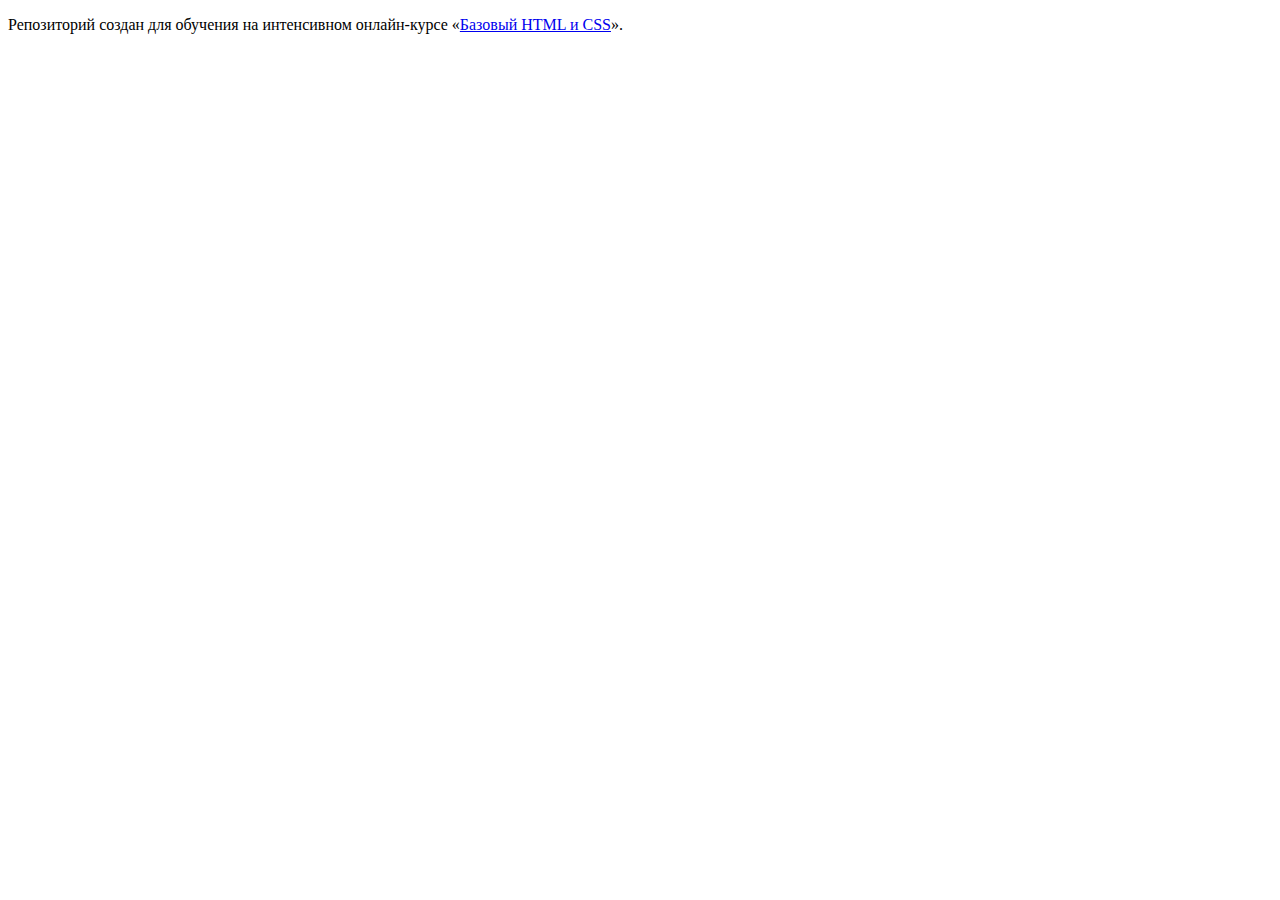
==== index.html @ 0835de09 ":hatching_chick:" ====
<!DOCTYPE html>
<html lang="ru">
  <head>
    <meta charset="utf-8">
    <title>HTML Academy: Седона</title>
  </head>
  <body>

    <p>Репозиторий создан для обучения на интенсивном онлайн‑курсе «<a href="https://htmlacademy.ru/intensive/htmlcss">Базовый HTML и CSS</a>».</p>

  </body>
</html>
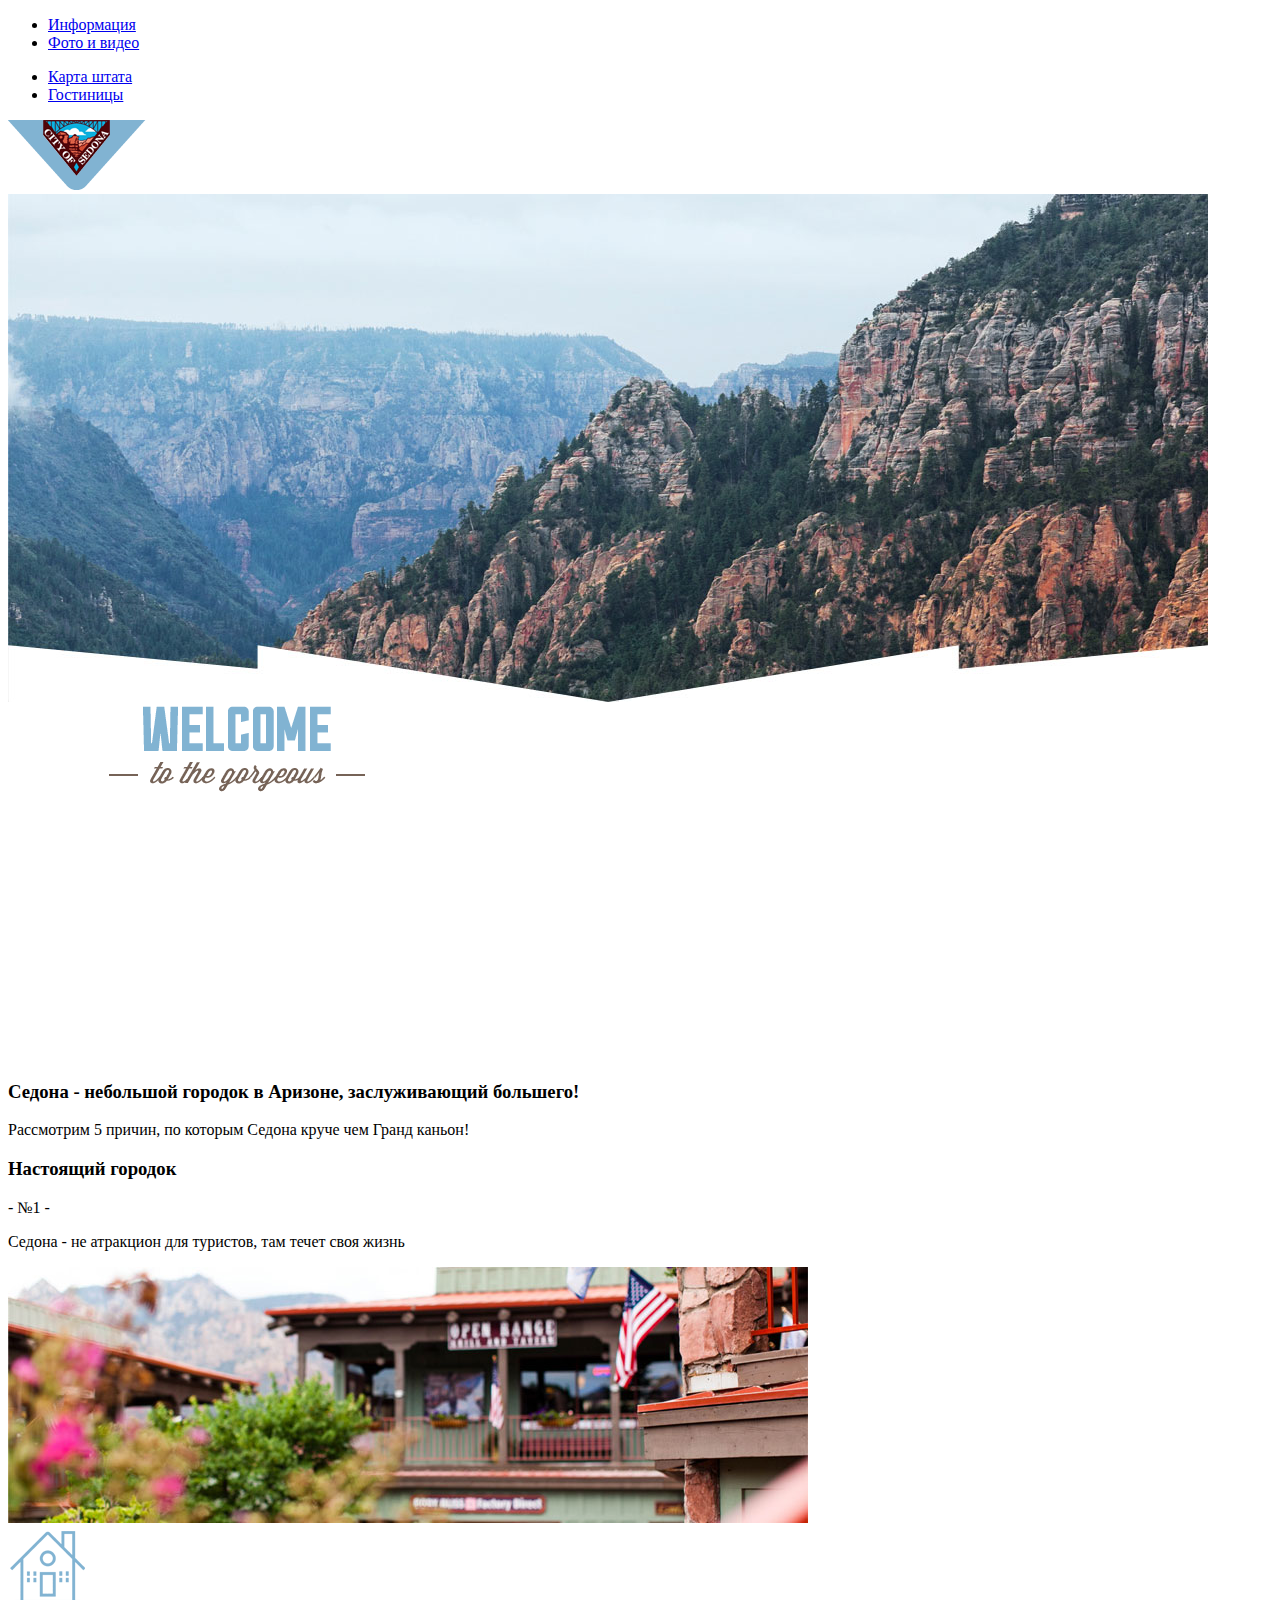
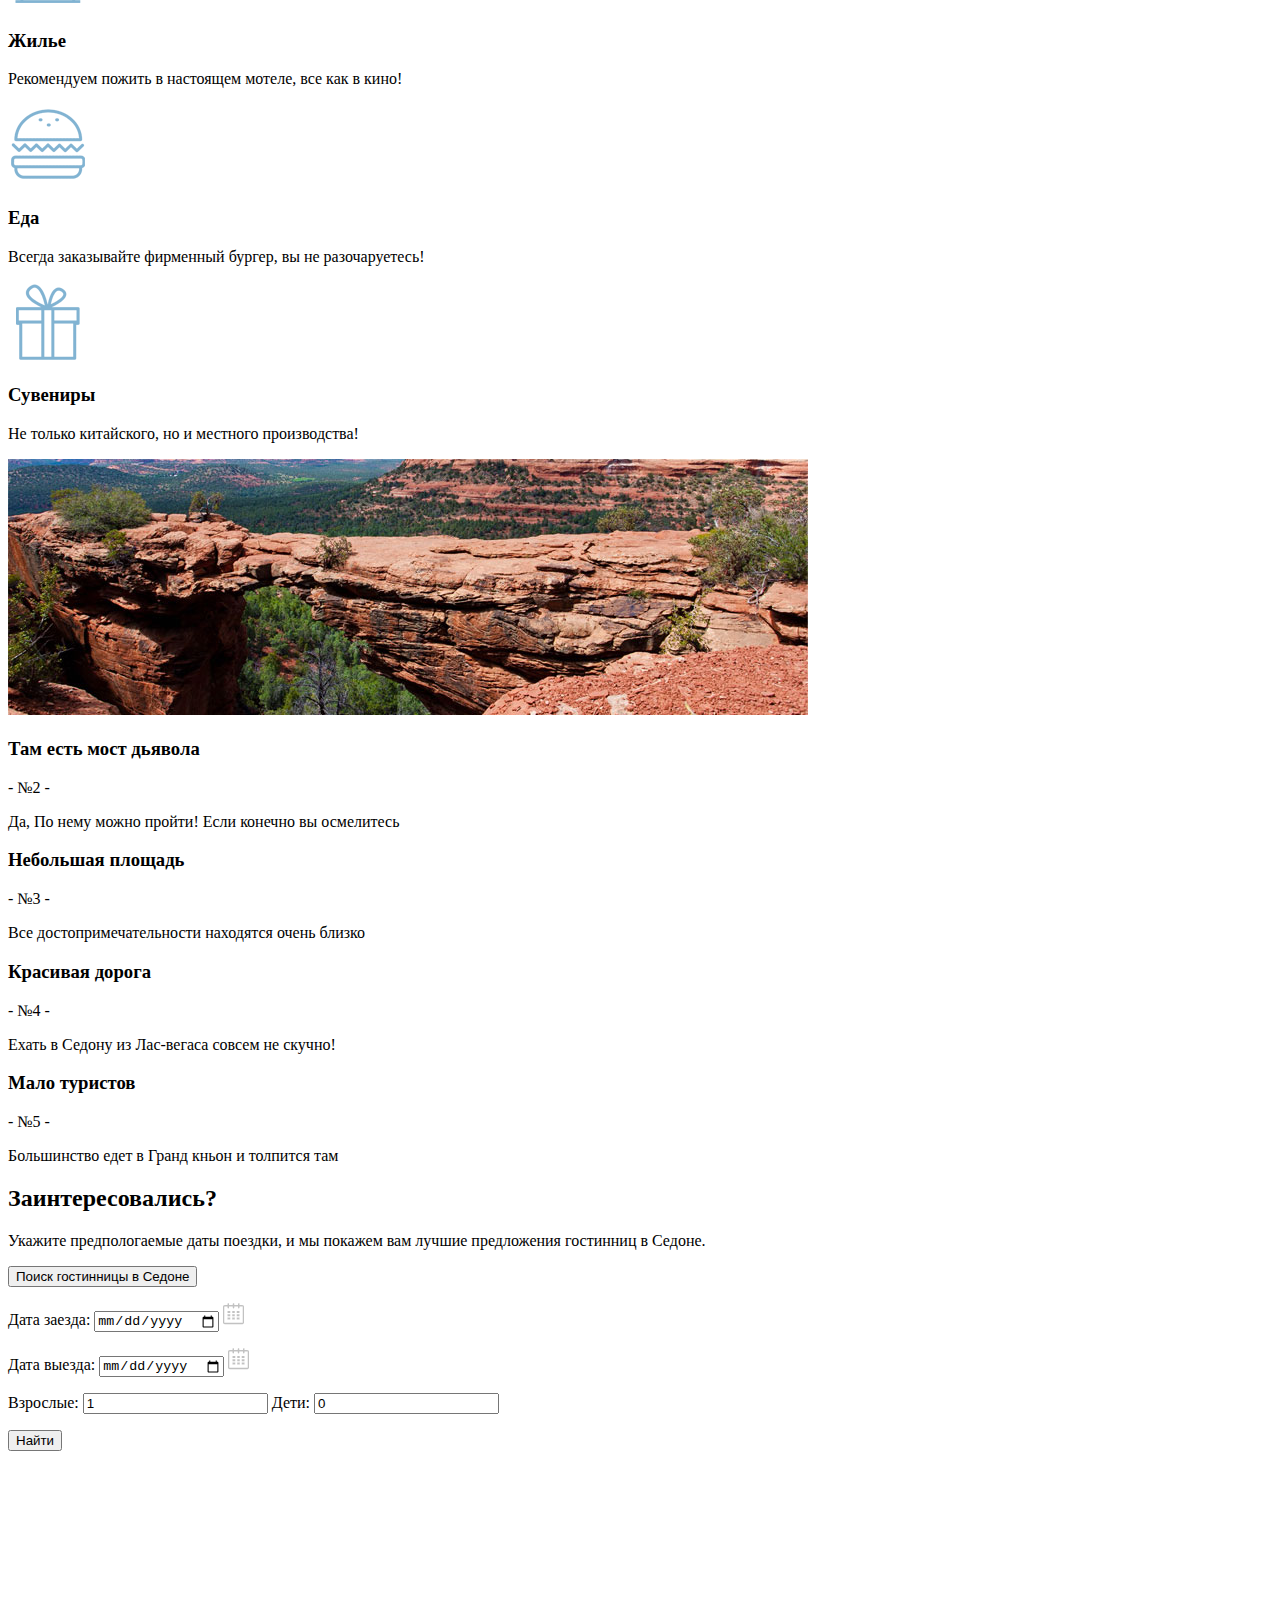
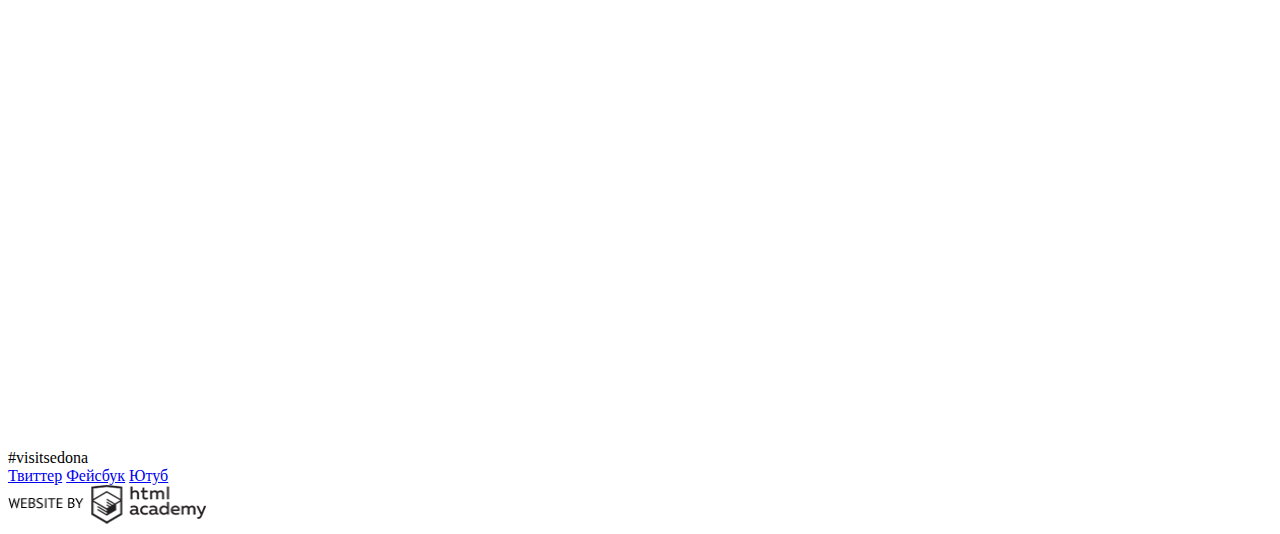
==== commit 8cb467e8: "Первое задание" ====
--- a/index.html
+++ b/index.html
@@ -2,11 +2,147 @@
 <html lang="ru">
   <head>
     <meta charset="utf-8">
-    <title>HTML Academy: Седона</title>
+    <title>Седона</title>
+    <link rel="stylesheet" href="style.css">
+    <script src="scripts.js"></script>
   </head>
   <body>
-
-    <p>Репозиторий создан для обучения на интенсивном онлайн‑курсе «<a href="https://htmlacademy.ru/intensive/htmlcss">Базовый HTML и CSS</a>».</p>
-
+    <header class="main-header">
+      <div class="container">
+        <nav class="main-navigation">
+          <ul class="nav-left">
+            <li>
+              <a href="#">Информация</a>
+            </li>
+            <li>
+              <a href="#">Фото и видео</a>
+            </li>
+          </ul>
+          <ul class="nav-right">
+            <li>
+              <a href="#">Карта штата</a>
+            </li>
+            <li>
+              <a href="#">Гостиницы</a>
+            </li>
+          </ul>
+          <a class="logo" href="index.html">
+            <img src="img/main-logo.png" width="138" height="70" alt="Главная страница">
+          </a>
+        </nav>
+      </div>
+    </header>
+    <main class="container">
+      <div class="main-banner">
+        <img src="img/background.jpg" width="1200" height="508" alt="Природа Седоны">
+        <img src="img/tagline.png" width="458" height="352" alt="Седона">
+      </div>
+      <div class="feautures">
+        <div class="feautures-header">
+          <h3>Седона - небольшой городок в Аризоне, заслуживающий большего!</h3>
+          <p>Рассмотрим 5 причин, по которым Седона круче чем Гранд каньон!</p>
+        </div>
+        <div class="feautures-banner">
+          <div class="feautures-item">
+            <h3>Настоящий городок</h3>
+            <p>- №1 -</p>
+            <p>Седона - не атракцион для туристов, там течет своя жизнь</p>
+          </div>
+          <img src="img/feautures-1.jpg" width="800" height="256" alt="Городской пейзаж Седоны">
+        </div>
+        <div class="feautures-block-white">
+          <div class="feautures-item">
+            <img src="img/icon-home.png" width="80" height="80" alt="Домик">
+            <h3>Жилье</h3>
+            <p>Рекомендуем пожить в настоящем мотеле, все как в кино!</p>
+          </div>
+          <div class="feautures-item">
+            <img src="img/icon-burger.png" width="80" height="80" alt="Бургер">
+            <h3>Еда</h3>
+            <p>Всегда заказывайте фирменный бургер, вы не разочаруетесь!</p>
+          </div>
+          <div class="feautures-item">
+            <img src="img/icon-present.png" width="80" height="80" alt="Презент">
+            <h3>Сувениры</h3>
+            <p>Не только китайского, но и местного производства!</p>
+          </div>
+        </div>
+        <div class="feautures-banner">
+          <img src="img/feautures-2.jpg" width="800" height="256" alt="Мост дьявола">
+          <div class="feautures-item">
+            <h3>Там есть мост дьявола</h3>
+            <p>- №2 -</p>
+            <p>Да, По нему можно пройти! Если конечно вы осмелитесь</p>
+          </div>
+        </div>
+        <div class="feautures-block-grey">
+          <div class="feautures-item">
+            <h3>Небольшая площадь</h3>
+            <p>- №3 -</p>
+            <p>Все достопримечательности находятся очень близко</p>
+          </div>
+          <div class="feautures-item">
+            <h3>Красивая дорога</h3>
+            <p>- №4 -</p>
+            <p>Ехать в Седону из Лас-вегаса совсем не скучно!</p>
+          </div>
+          <div class="feautures-item">
+            <h3>Мало туристов</h3>
+            <p>- №5 -</p>
+            <p>Большинство едет в Гранд кньон и толпится там</p>
+          </div>
+        </div>
+      </div>
+      <div class="search-block">
+        <h2>Заинтересовались?</h2>
+        <p>Укажите предпологаемые даты поездки, и мы покажем вам лучшие предложения гостинниц в Седоне.</p>
+        <button class="show-search-form" type="button">Поиск гостинницы в Седоне</button>
+        <form class="search-form" action="#" method="post">
+          <p>
+            <label>
+              Дата заезда:
+              <input type="date" name="date-in" value="">
+            </label>
+            <img src="img/calendar-icon.png" width="21" height="22" alt="">
+          </p>
+          <p>
+            <label>
+              Дата выезда:
+              <input type="date" name="date-out" value="">
+            </label>
+            <img src="img/calendar-icon.png" width="21" height="22" alt="">
+          </p>
+          <p>
+            Взрослые:
+            <input type="number" name="grown" value="1" placeholder="" min="0" step="1">
+            Дети:
+            <input type="number" name="children" value="0" placeholder="" min="0" step="1">
+          </p>
+          <button class="btn" type="submit">Найти</button>
+        </form>
+      </div>
+      <div class="map">
+        <iframe src="https://www.google.com/maps/embed?pb=!1m18!1m12!1m3!1d88104.48589446253!2d-111.84249582392972!3d34.85113763754222!2m3!1f0!2f0!3f0!3m2!1i1024!2i768!4f13.1!3m3!1m2!1s0x872da132f942b00d%3A0x5548c523fa6c8efd!2z0KHQtdC00L7QvdCwLCDQkNGA0LjQt9C-0L3QsCA4NjMzNiwg0KHQqNCQ!5e0!3m2!1sru!2sby!4v1477332306990"
+          width="1200" height="594" style="border:0" allowfullscreen>
+        </iframe>
+      </div>
+    </main>
+    <footer class="main-footer">
+      <div class="container clearfix">
+        <span class="hashtag">
+          #visitsedona
+        </span>
+        <div class="footer-social">
+          <a class="social-btn social-btn-twitter" href="#" target="_blank">Твиттер</a>
+          <a class="social-btn social-btn-facebook" href="#" target="_blank">Фейсбук</a>
+          <a class="social-btn social-btn-youtube" href="#" target="_blank">Ютуб</a>
+        </div>
+        <div class="footer-logo">
+          <a href="https://htmlacademy.ru/" target="_blank">
+            <img src="img/html-academy-logo.png" width="198" height="39" alt="Html Academy логотип">
+          </a>
+        </div>
+      </div>
+    </footer>
   </body>
 </html>
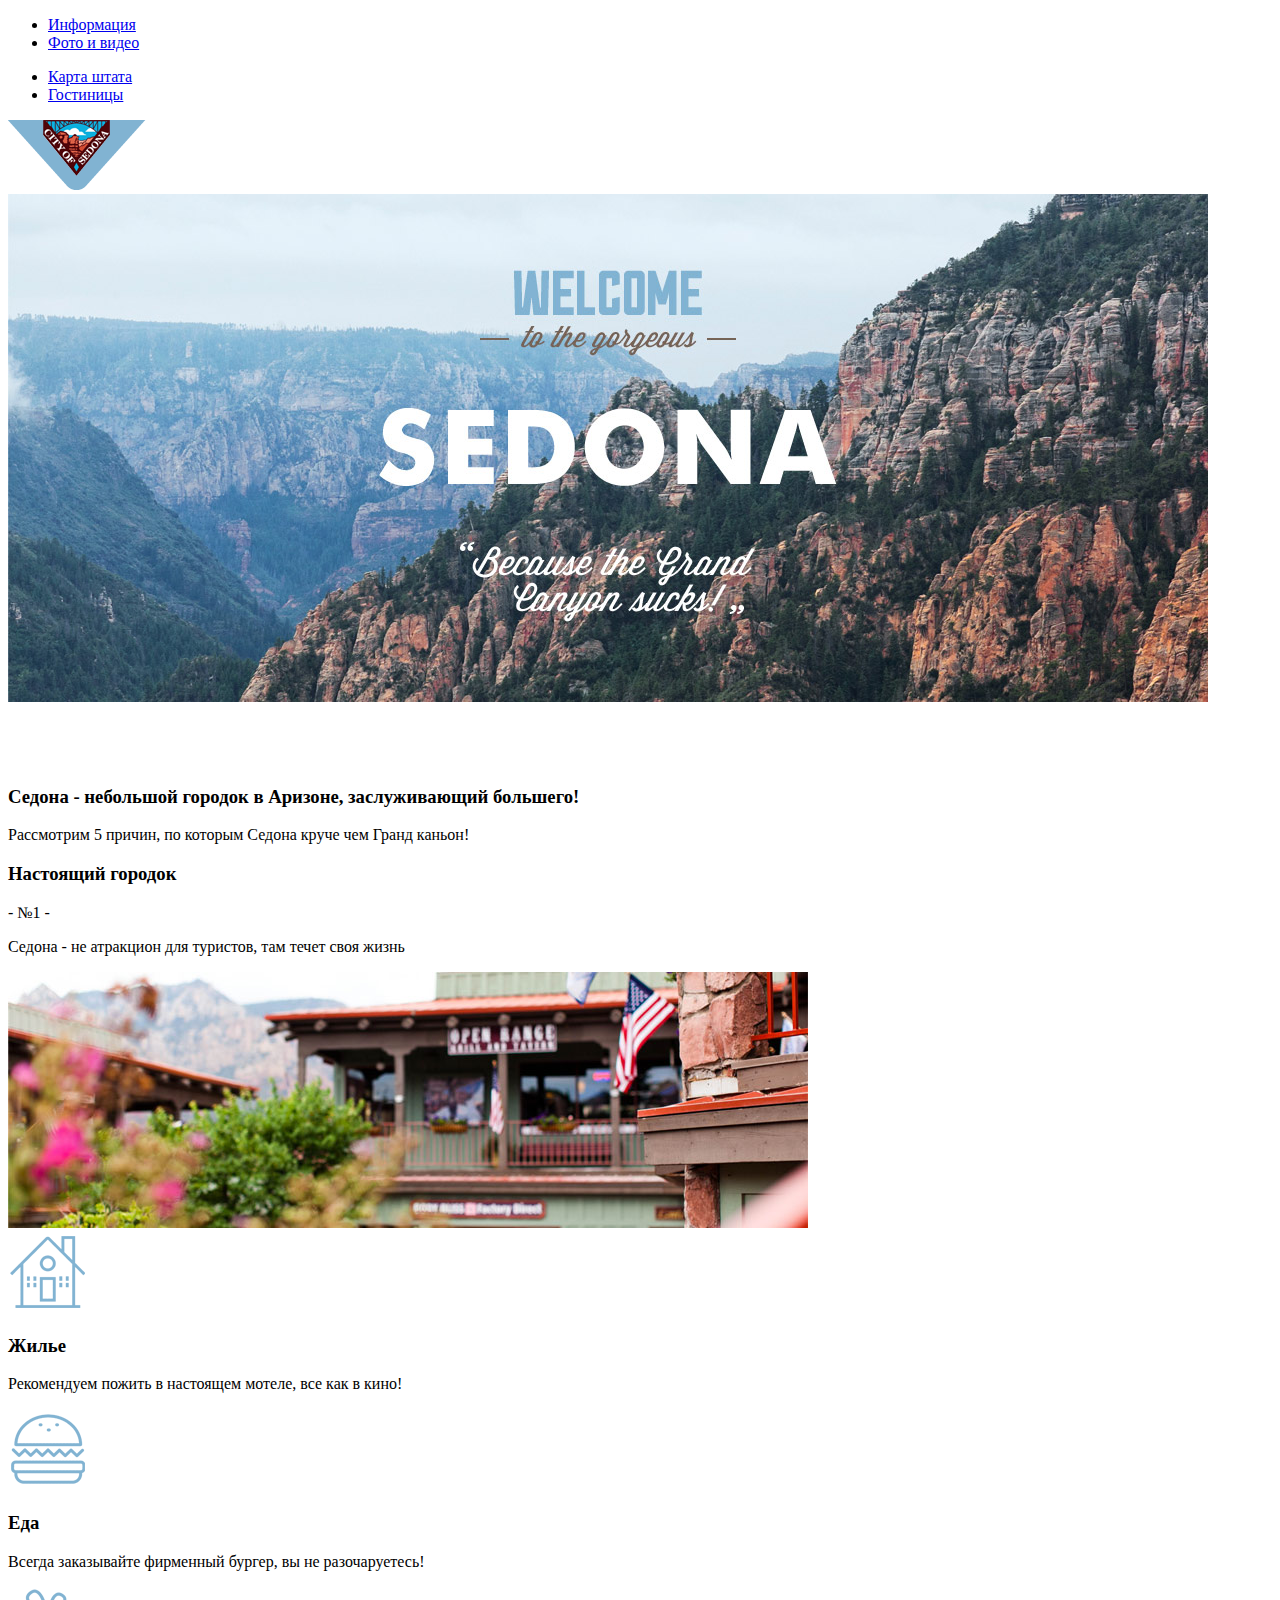
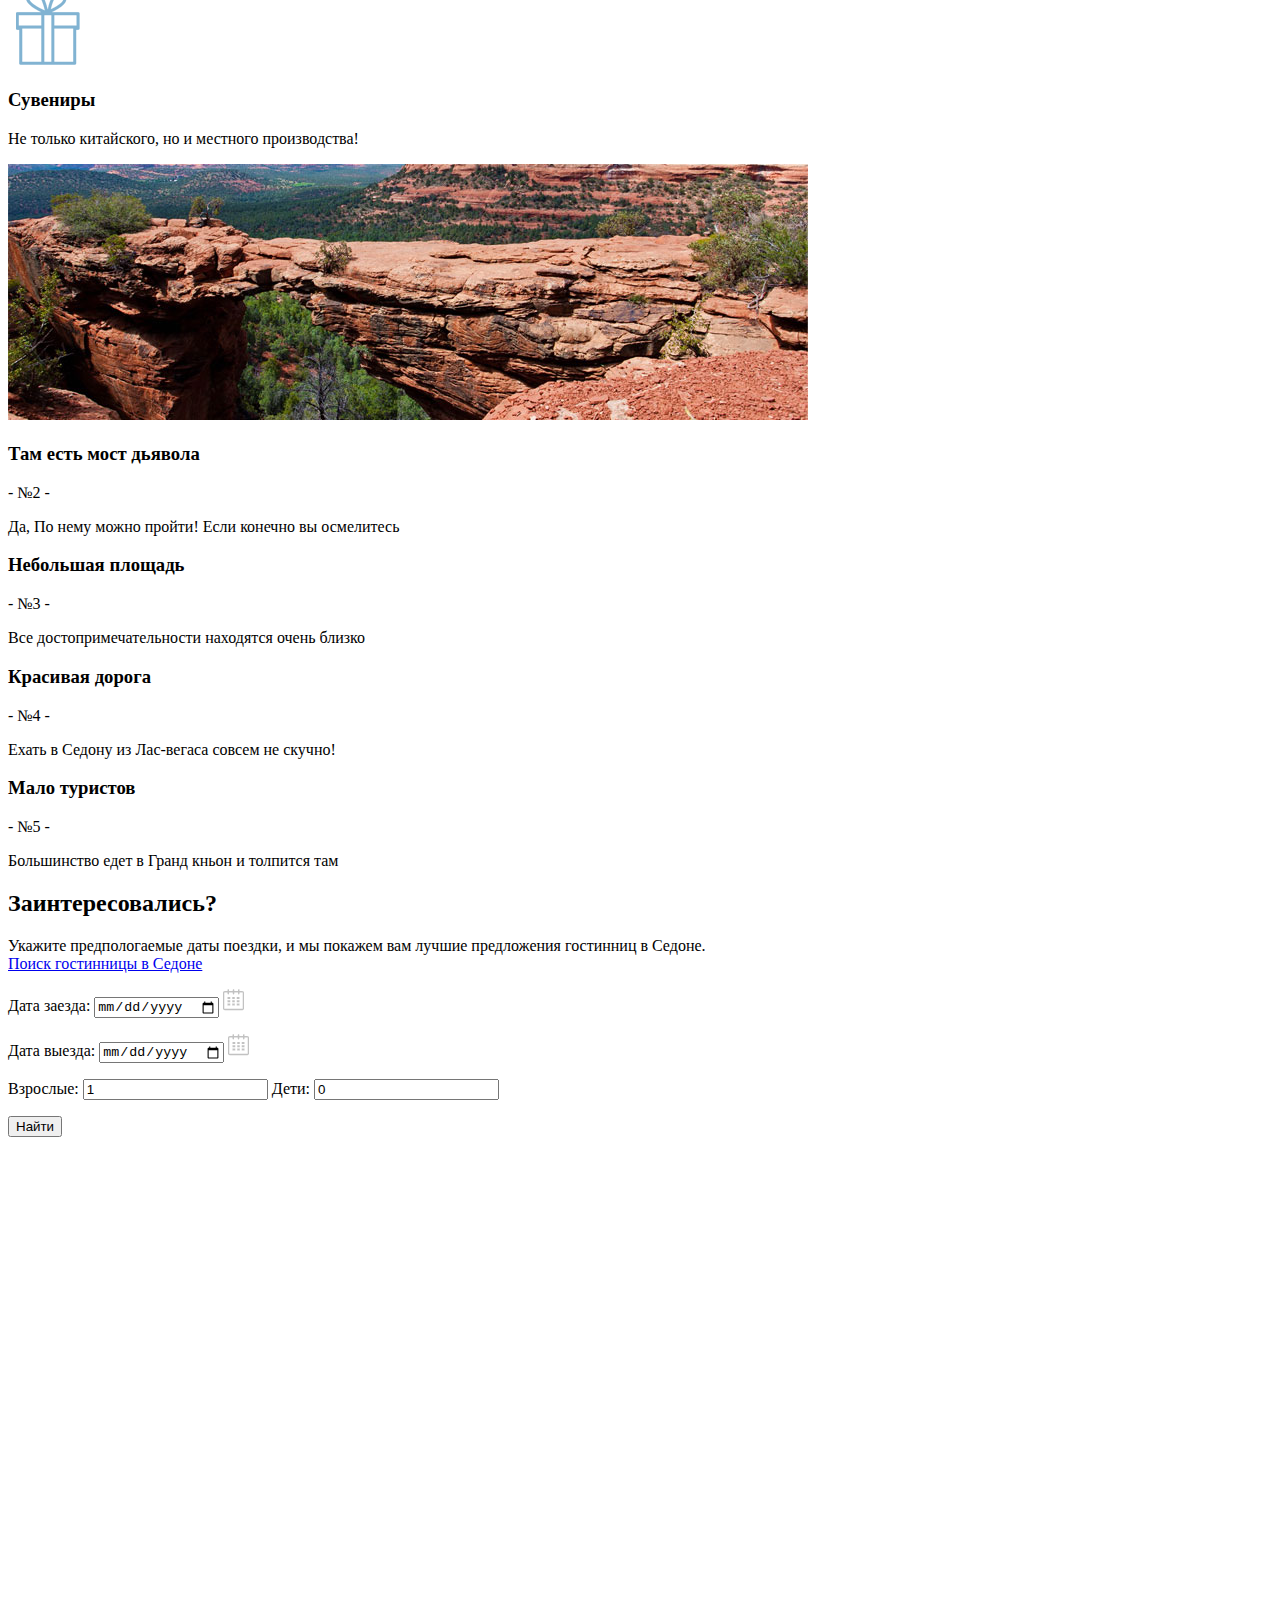
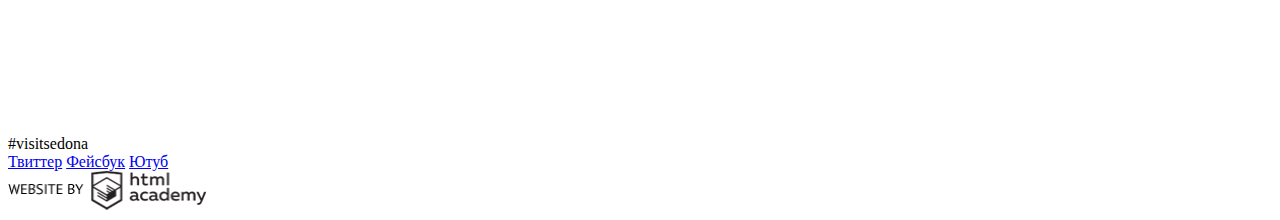
==== commit 9d68859e: "Правки по первому дз" ====
--- a/index.html
+++ b/index.html
@@ -35,7 +35,7 @@
     <main class="container">
       <div class="main-banner">
         <img src="img/background.jpg" width="1200" height="508" alt="Природа Седоны">
-        <img src="img/tagline.png" width="458" height="352" alt="Седона">
+        <img src="img/shape.png" width="1200" height="57" alt="">
       </div>
       <div class="feautures">
         <div class="feautures-header">
@@ -50,7 +50,7 @@
           </div>
           <img src="img/feautures-1.jpg" width="800" height="256" alt="Городской пейзаж Седоны">
         </div>
-        <div class="feautures-block-white">
+        <div class="feautures-block-top">
           <div class="feautures-item">
             <img src="img/icon-home.png" width="80" height="80" alt="Домик">
             <h3>Жилье</h3>
@@ -75,7 +75,7 @@
             <p>Да, По нему можно пройти! Если конечно вы осмелитесь</p>
           </div>
         </div>
-        <div class="feautures-block-grey">
+        <div class="feautures-block-bot">
           <div class="feautures-item">
             <h3>Небольшая площадь</h3>
             <p>- №3 -</p>
@@ -95,8 +95,10 @@
       </div>
       <div class="search-block">
         <h2>Заинтересовались?</h2>
-        <p>Укажите предпологаемые даты поездки, и мы покажем вам лучшие предложения гостинниц в Седоне.</p>
-        <button class="show-search-form" type="button">Поиск гостинницы в Седоне</button>
+        <div>
+          Укажите предпологаемые даты поездки, и мы покажем вам лучшие предложения гостинниц в Седоне.
+        </div>
+        <a href="#" class="show-search-form">Поиск гостинницы в Седоне</a>
         <form class="search-form" action="#" method="post">
           <p>
             <label>
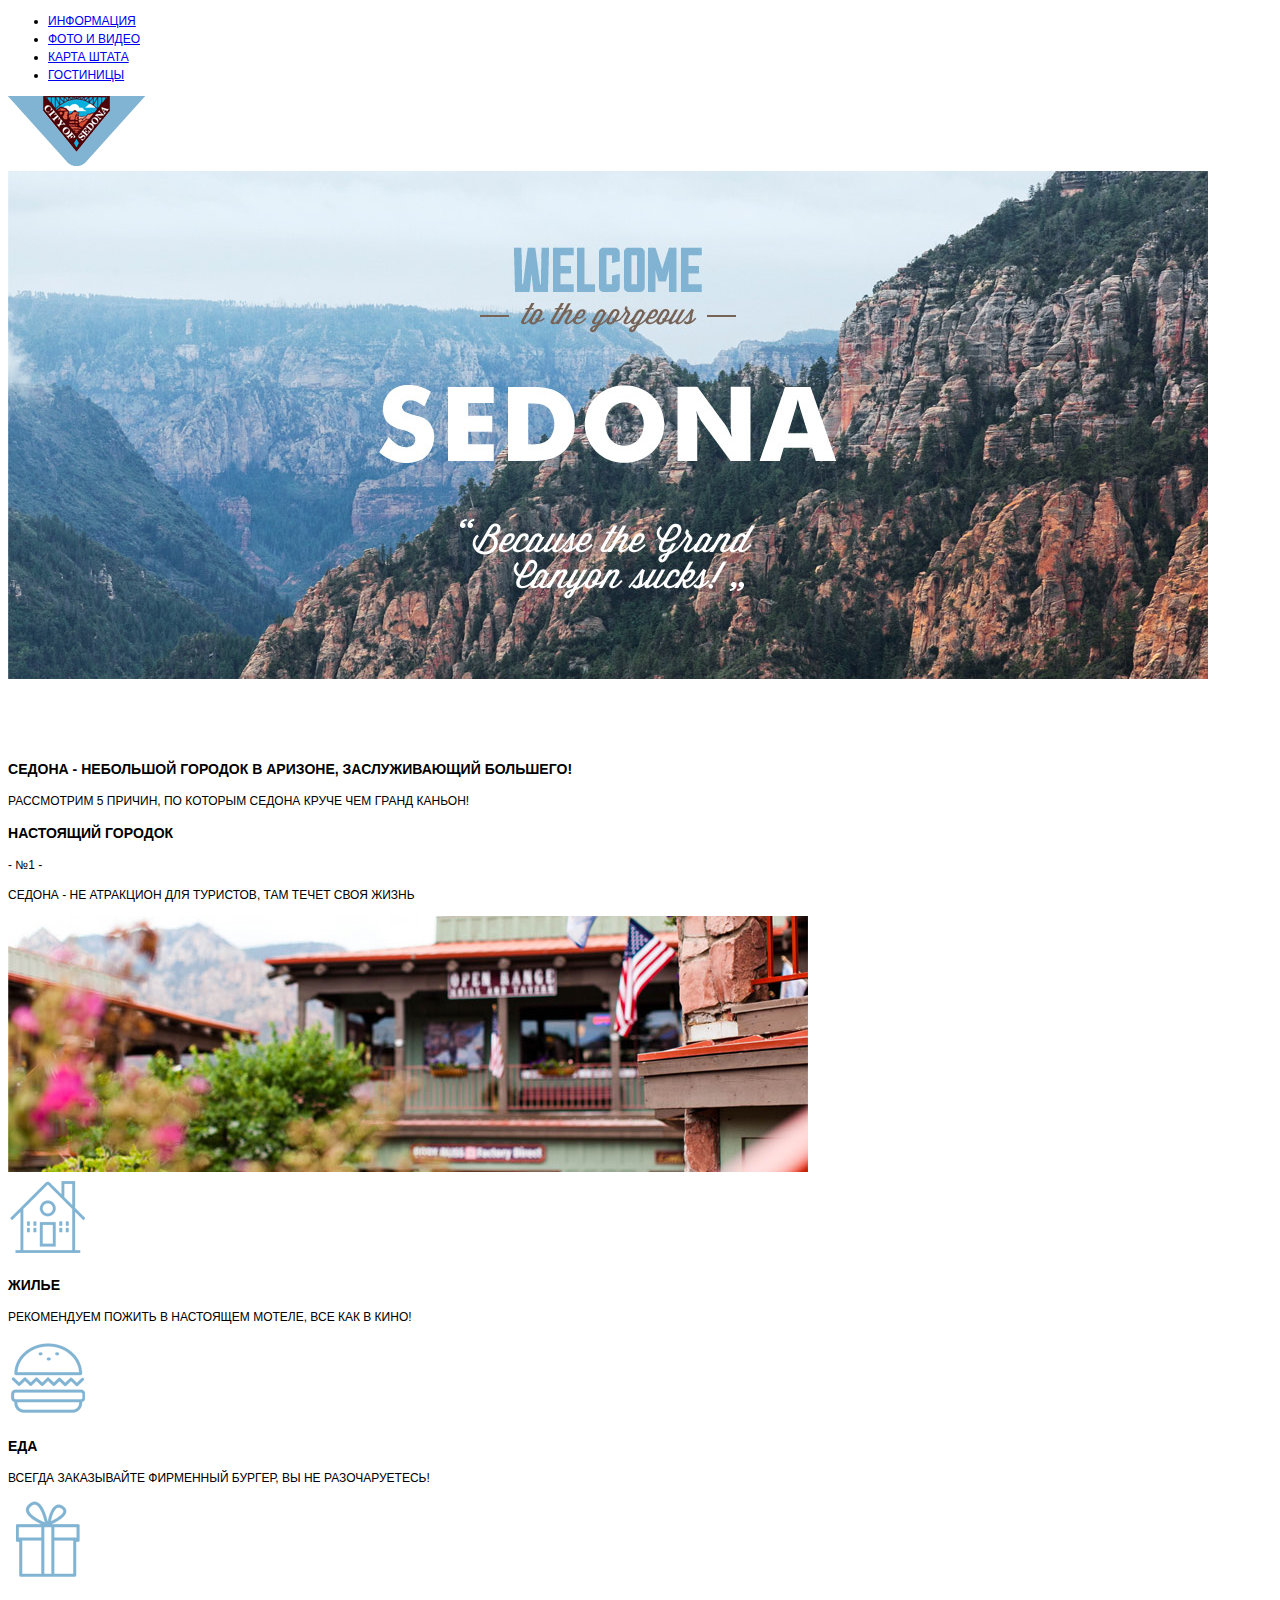
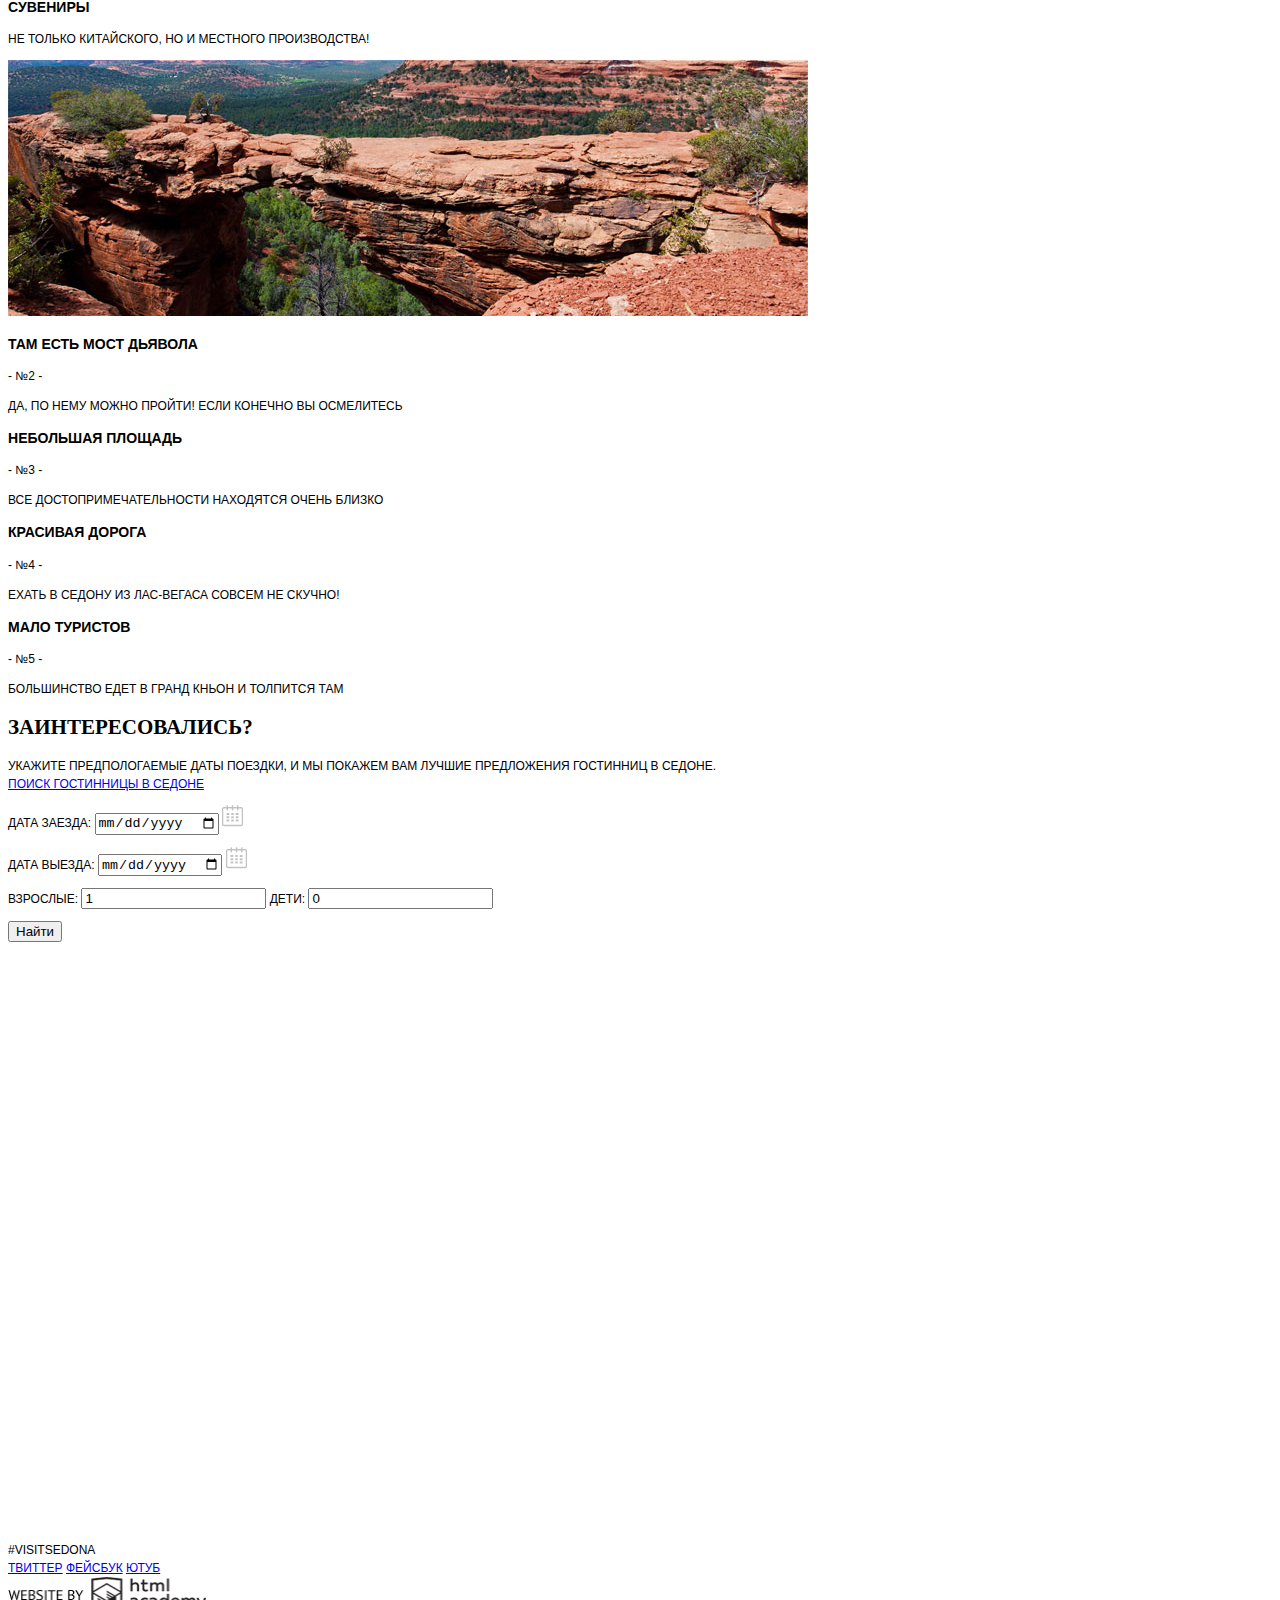
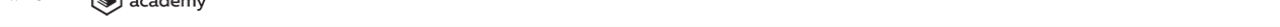
==== commit e0942c31: "Подключение графики и стилей" ====
--- a/index.html
+++ b/index.html
@@ -3,34 +3,30 @@
   <head>
     <meta charset="utf-8">
     <title>Седона</title>
-    <link rel="stylesheet" href="style.css">
+    <link rel="stylesheet" href="css/style.css">
     <script src="scripts.js"></script>
   </head>
   <body>
     <header class="main-header">
-      <div class="container">
-        <nav class="main-navigation">
-          <ul class="nav-left">
-            <li>
-              <a href="#">Информация</a>
-            </li>
-            <li>
-              <a href="#">Фото и видео</a>
-            </li>
-          </ul>
-          <ul class="nav-right">
-            <li>
-              <a href="#">Карта штата</a>
-            </li>
-            <li>
-              <a href="#">Гостиницы</a>
-            </li>
-          </ul>
-          <a class="logo" href="index.html">
-            <img src="img/main-logo.png" width="138" height="70" alt="Главная страница">
-          </a>
-        </nav>
-      </div>
+      <nav class="main-navigation">
+        <ul>
+          <li>
+            <a href="#">Информация</a>
+          </li>
+          <li>
+            <a href="#">Фото и видео</a>
+          </li>
+          <li>
+            <a href="#">Карта штата</a>
+          </li>
+          <li>
+            <a href="#">Гостиницы</a>
+          </li>
+        </ul>
+        <a class="logo" href="index.html">
+          <img src="img/main-logo.png" width="138" height="70" alt="Главная страница">
+        </a>
+      </nav>
     </header>
     <main class="container">
       <div class="main-banner">
@@ -130,20 +126,18 @@
       </div>
     </main>
     <footer class="main-footer">
-      <div class="container clearfix">
-        <span class="hashtag">
-          #visitsedona
-        </span>
-        <div class="footer-social">
-          <a class="social-btn social-btn-twitter" href="#" target="_blank">Твиттер</a>
-          <a class="social-btn social-btn-facebook" href="#" target="_blank">Фейсбук</a>
-          <a class="social-btn social-btn-youtube" href="#" target="_blank">Ютуб</a>
-        </div>
-        <div class="footer-logo">
-          <a href="https://htmlacademy.ru/" target="_blank">
-            <img src="img/html-academy-logo.png" width="198" height="39" alt="Html Academy логотип">
-          </a>
-        </div>
+      <div class="hashtag">
+        #visitsedona
+      </div>
+      <div class="footer-social">
+        <a class="social-btn social-btn-twitter" href="#" target="_blank">Твиттер</a>
+        <a class="social-btn social-btn-facebook" href="#" target="_blank">Фейсбук</a>
+        <a class="social-btn social-btn-youtube" href="#" target="_blank">Ютуб</a>
+      </div>
+      <div class="footer-logo">
+        <a href="https://htmlacademy.ru/" target="_blank">
+          <img src="img/html-academy-logo.png" width="198" height="39" alt="Html Academy логотип">
+        </a>
       </div>
     </footer>
   </body>
--- a/css/style.css
+++ b/css/style.css
@@ -0,0 +1,21 @@
+body {
+  font-family: ptsans, sans-serif;
+  line-height: 18px;
+  font-size: 12px;
+  color: black;
+  text-transform: uppercase;
+}
+
+h1 {
+  font-family: ptsans, serif;
+  line-height: normal;
+  font-size: 36px;
+  text-transform: uppercase;
+}
+
+h2 {
+  font-family: ptsans, serif;
+  line-height: normal;
+  font-size: 21px;
+  text-transform: uppercase;
+}
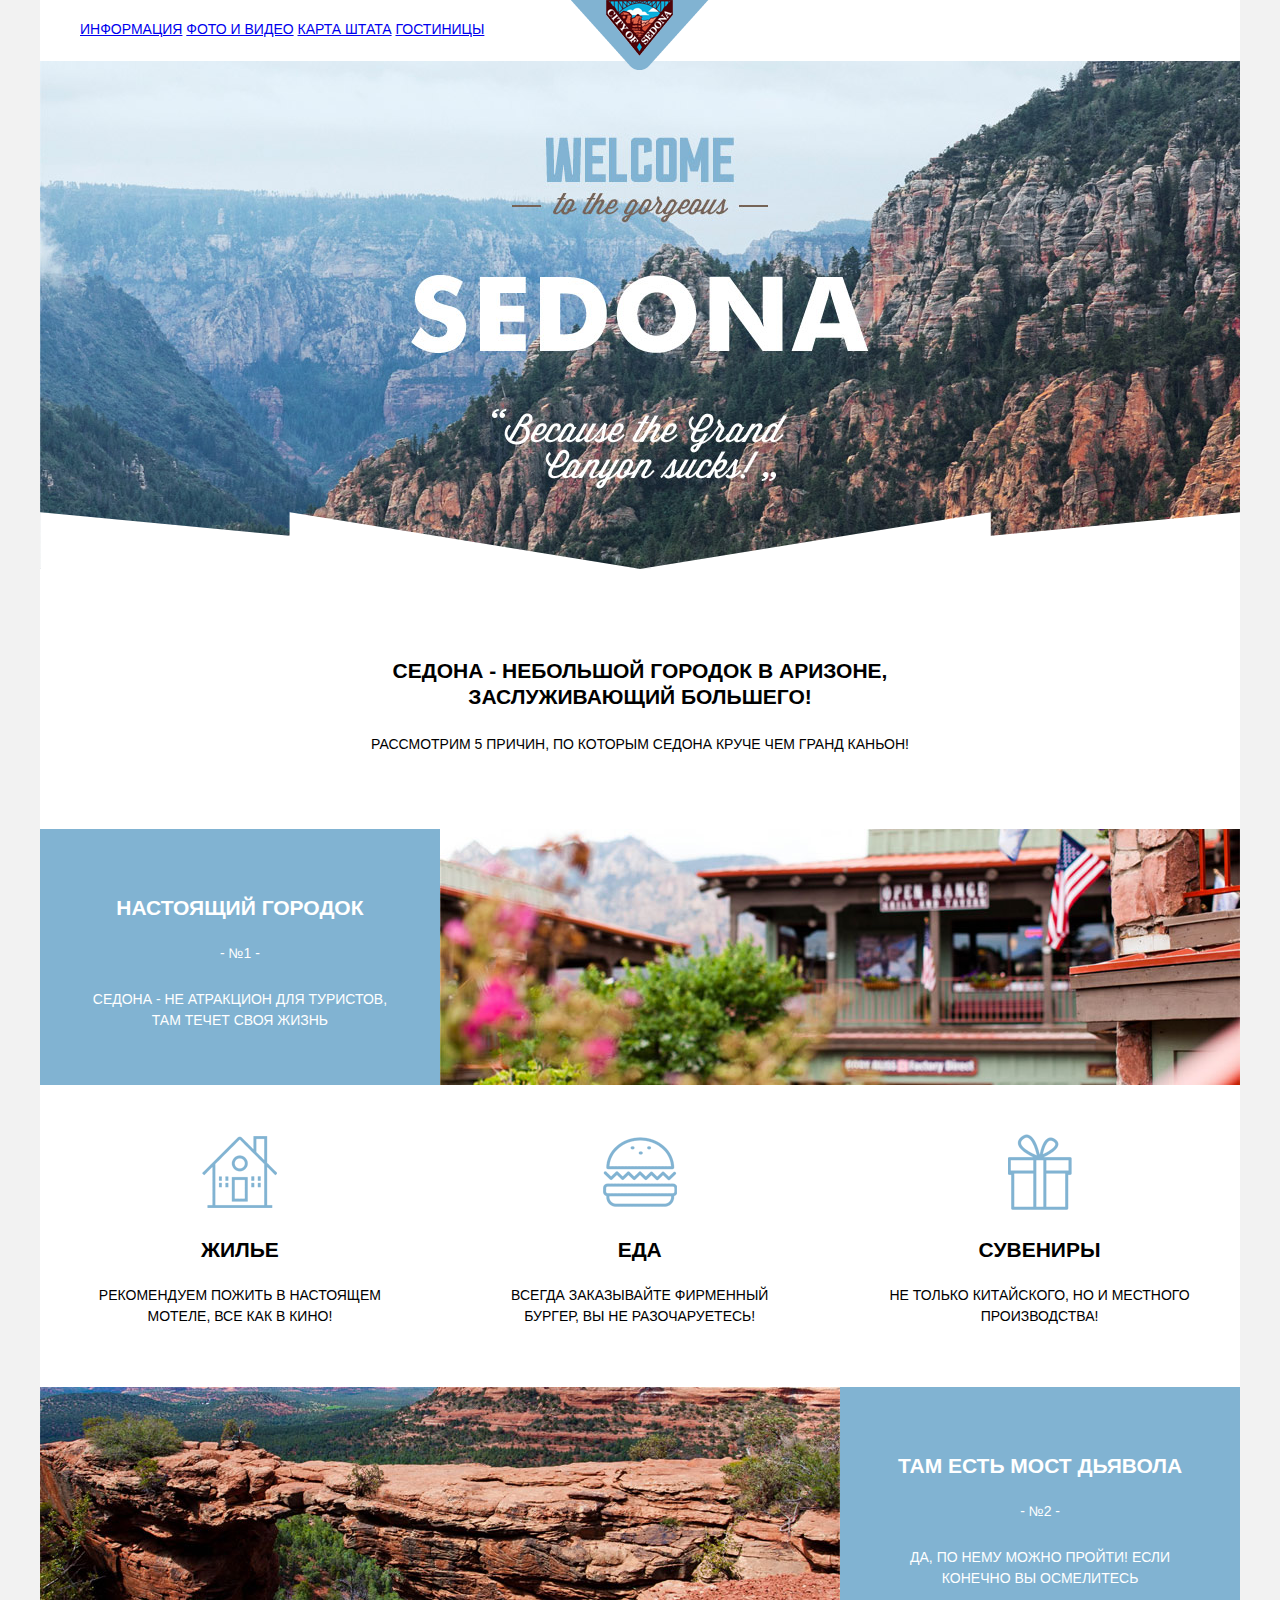
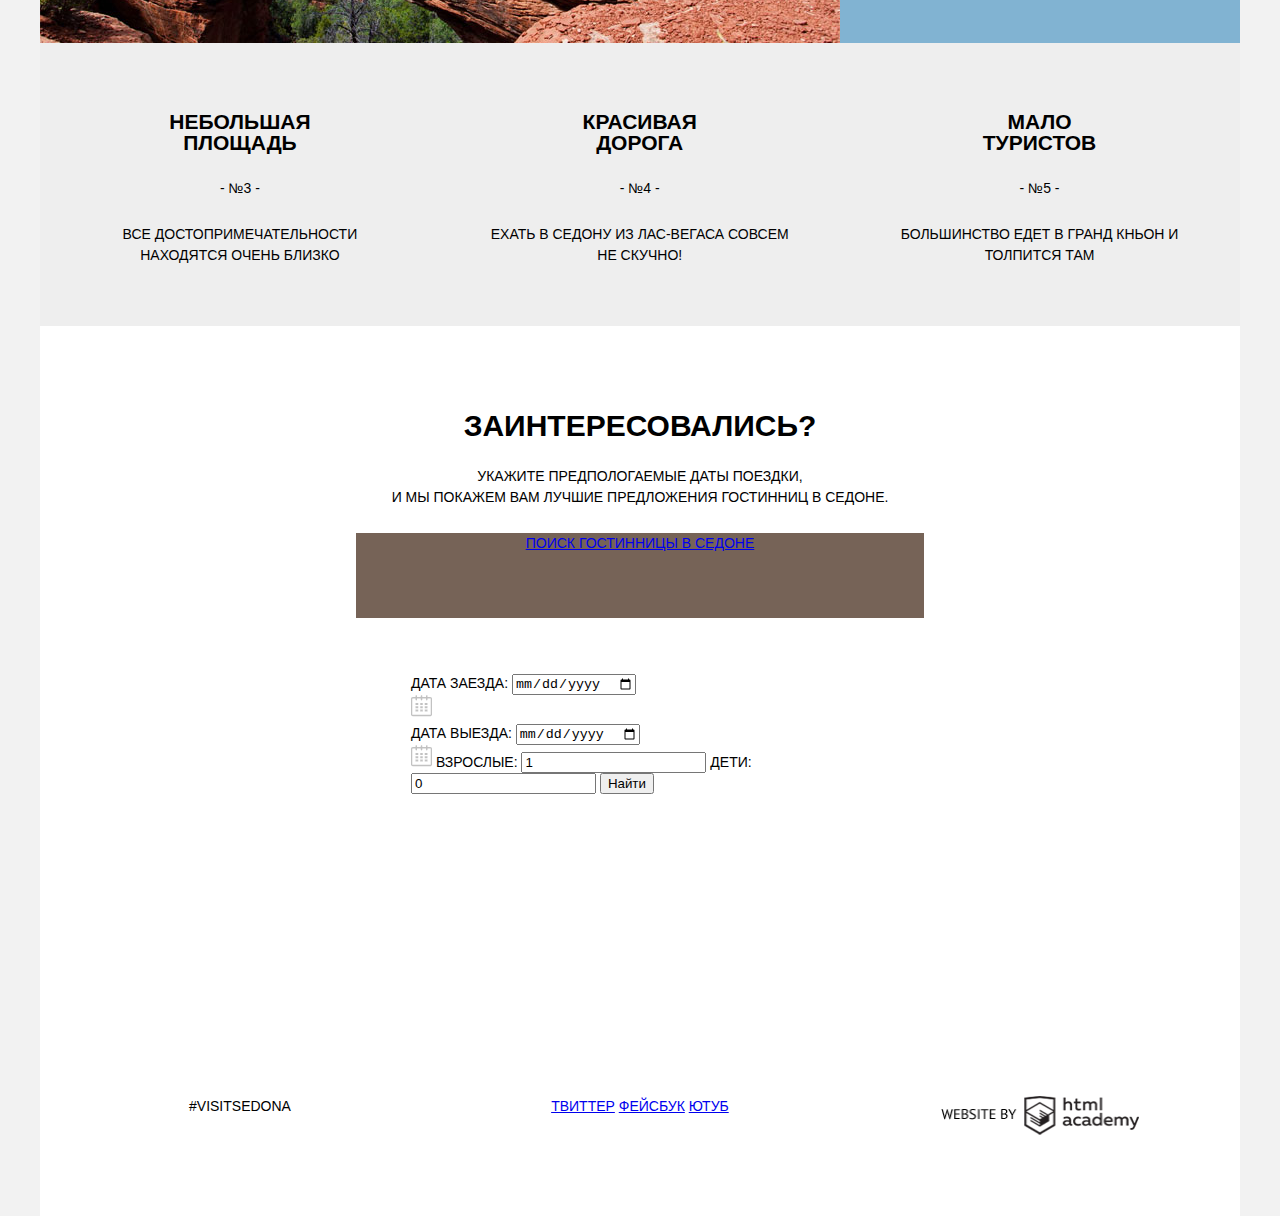
==== commit f2ad6788: "Домашнее задание по базовой сетке" ====
--- a/index.html
+++ b/index.html
@@ -8,7 +8,7 @@
   </head>
   <body>
     <header class="main-header">
-      <nav class="main-navigation">
+      <nav class="main-navigation clearfix">
         <ul>
           <li>
             <a href="#">Информация</a>
@@ -30,23 +30,21 @@
     </header>
     <main class="container">
       <div class="main-banner">
-        <img src="img/background.jpg" width="1200" height="508" alt="Природа Седоны">
-        <img src="img/shape.png" width="1200" height="57" alt="">
       </div>
       <div class="feautures">
         <div class="feautures-header">
           <h3>Седона - небольшой городок в Аризоне, заслуживающий большего!</h3>
           <p>Рассмотрим 5 причин, по которым Седона круче чем Гранд каньон!</p>
         </div>
-        <div class="feautures-banner">
+        <div class="feautures-banner clearfix">
           <div class="feautures-item">
             <h3>Настоящий городок</h3>
             <p>- №1 -</p>
             <p>Седона - не атракцион для туристов, там течет своя жизнь</p>
           </div>
-          <img src="img/feautures-1.jpg" width="800" height="256" alt="Городской пейзаж Седоны">
+          <div class="feautures-img"></div>
         </div>
-        <div class="feautures-block-top">
+        <div class="feautures-block-top clearfix">
           <div class="feautures-item">
             <img src="img/icon-home.png" width="80" height="80" alt="Домик">
             <h3>Жилье</h3>
@@ -63,27 +61,27 @@
             <p>Не только китайского, но и местного производства!</p>
           </div>
         </div>
-        <div class="feautures-banner">
-          <img src="img/feautures-2.jpg" width="800" height="256" alt="Мост дьявола">
+        <div class="feautures-banner clearfix right">
+          <div class="feautures-img"></div>
           <div class="feautures-item">
             <h3>Там есть мост дьявола</h3>
             <p>- №2 -</p>
             <p>Да, По нему можно пройти! Если конечно вы осмелитесь</p>
           </div>
         </div>
-        <div class="feautures-block-bot">
+        <div class="feautures-block-bot clearfix">
           <div class="feautures-item">
-            <h3>Небольшая площадь</h3>
+            <h3>Небольшая<br>площадь</h3>
             <p>- №3 -</p>
             <p>Все достопримечательности находятся очень близко</p>
           </div>
           <div class="feautures-item">
-            <h3>Красивая дорога</h3>
+            <h3>Красивая<br>дорога</h3>
             <p>- №4 -</p>
             <p>Ехать в Седону из Лас-вегаса совсем не скучно!</p>
           </div>
           <div class="feautures-item">
-            <h3>Мало туристов</h3>
+            <h3>Мало<br>туристов</h3>
             <p>- №5 -</p>
             <p>Большинство едет в Гранд кньон и толпится там</p>
           </div>
@@ -92,53 +90,47 @@
       <div class="search-block">
         <h2>Заинтересовались?</h2>
         <div>
-          Укажите предпологаемые даты поездки, и мы покажем вам лучшие предложения гостинниц в Седоне.
+          Укажите предпологаемые даты поездки,<br> и мы покажем вам лучшие предложения гостинниц в Седоне.
         </div>
         <a href="#" class="show-search-form">Поиск гостинницы в Седоне</a>
-        <form class="search-form" action="#" method="post">
-          <p>
-            <label>
-              Дата заезда:
-              <input type="date" name="date-in" value="">
-            </label>
-            <img src="img/calendar-icon.png" width="21" height="22" alt="">
-          </p>
-          <p>
-            <label>
-              Дата выезда:
-              <input type="date" name="date-out" value="">
-            </label>
-            <img src="img/calendar-icon.png" width="21" height="22" alt="">
-          </p>
-          <p>
-            Взрослые:
-            <input type="number" name="grown" value="1" placeholder="" min="0" step="1">
-            Дети:
-            <input type="number" name="children" value="0" placeholder="" min="0" step="1">
-          </p>
+        <form action="#" method="post">
+          <label>
+            Дата заезда:
+            <input type="date" name="date-in" value="">
+          </label>
+          <img src="img/calendar-icon.png" width="21" height="22" alt="">
+          <label>
+            Дата выезда:
+            <input type="date" name="date-out" value="">
+          </label>
+          <img src="img/calendar-icon.png" width="21" height="22" alt="">
+          Взрослые:
+          <input type="number" name="grown" value="1" placeholder="" min="0" step="1">
+          Дети:
+          <input type="number" name="children" value="0" placeholder="" min="0" step="1">
           <button class="btn" type="submit">Найти</button>
         </form>
       </div>
       <div class="map">
         <iframe src="https://www.google.com/maps/embed?pb=!1m18!1m12!1m3!1d88104.48589446253!2d-111.84249582392972!3d34.85113763754222!2m3!1f0!2f0!3f0!3m2!1i1024!2i768!4f13.1!3m3!1m2!1s0x872da132f942b00d%3A0x5548c523fa6c8efd!2z0KHQtdC00L7QvdCwLCDQkNGA0LjQt9C-0L3QsCA4NjMzNiwg0KHQqNCQ!5e0!3m2!1sru!2sby!4v1477332306990"
-          width="1200" height="594" style="border:0" allowfullscreen>
+          width="100%" height="592px" style="border:0" allowfullscreen>
         </iframe>
       </div>
+      <footer class="main-footer clearfix">
+        <div class="hashtag">
+          #visitsedona
+        </div>
+        <div class="footer-social">
+          <a class="social-btn social-btn-twitter" href="#" target="_blank">Твиттер</a>
+          <a class="social-btn social-btn-facebook" href="#" target="_blank">Фейсбук</a>
+          <a class="social-btn social-btn-youtube" href="#" target="_blank">Ютуб</a>
+        </div>
+        <div class="footer-logo">
+          <a href="https://htmlacademy.ru/" target="_blank">
+            <img src="img/html-academy-logo.png" width="198" height="39" alt="Html Academy логотип">
+          </a>
+        </div>
+      </footer>
     </main>
-    <footer class="main-footer">
-      <div class="hashtag">
-        #visitsedona
-      </div>
-      <div class="footer-social">
-        <a class="social-btn social-btn-twitter" href="#" target="_blank">Твиттер</a>
-        <a class="social-btn social-btn-facebook" href="#" target="_blank">Фейсбук</a>
-        <a class="social-btn social-btn-youtube" href="#" target="_blank">Ютуб</a>
-      </div>
-      <div class="footer-logo">
-        <a href="https://htmlacademy.ru/" target="_blank">
-          <img src="img/html-academy-logo.png" width="198" height="39" alt="Html Academy логотип">
-        </a>
-      </div>
-    </footer>
   </body>
 </html>
--- a/css/style.css
+++ b/css/style.css
@@ -1,21 +1,297 @@
+@font-face {
+    font-family: ptsans;
+    src: url(https://fonts.googleapis.com/css?family=PT+Sans);
+}
+
 body {
   font-family: ptsans, sans-serif;
-  line-height: 18px;
-  font-size: 12px;
+  line-height: 21px;
+  font-size: 14px;
   color: black;
   text-transform: uppercase;
+  min-height: 100vh;
+  background: #f2f2f2;
+  margin-top: 0px;
+  margin-bottom: 0px;
 }
 
 h1 {
-  font-family: ptsans, serif;
+  font-family: ptsans, sans-serif;
   line-height: normal;
   font-size: 36px;
+  font-weight: bold;
   text-transform: uppercase;
 }
 
 h2 {
-  font-family: ptsans, serif;
-  line-height: normal;
+  font-family: ptsans, sans-serif;
+  line-height: 30px;
+  font-size: 30px;
+  font-weight: bold;
+  text-transform: uppercase;
+}
+
+h3 {
+  font-family: ptsans, sans-serif;
+  line-height: 21px;
   font-size: 21px;
-  text-transform: uppercase;
-}
+  font-weight: bold;
+  text-transform: uppercase;
+}
+
+.feautures-header h3 {
+  line-height: 26px;
+  font-size: 21px;
+}
+
+.feautures-header p {
+  line-height: 26px;
+  font-size: 14px;
+}
+
+.fsearch-block div {
+  line-height: 24px;
+  font-size: 14px;
+}
+
+.clearfix::after {
+  content: "";
+  display: table;
+  clear: both;
+}
+
+.main-header {
+    position: relative;
+    max-width: 1200px;
+    min-width: 768px;
+    height: 56px;
+    margin: 0 auto;
+    padding-top: 5px;
+    background: #fff;
+}
+
+.main-navigation li {
+  display: inline;
+}
+
+.logo {
+  position: absolute;
+  z-index: 1;
+  margin-left: -69px;
+  top: 0px;
+  left: 50%;
+}
+
+.container {
+  position: relative;
+  max-width: 1200px;
+  min-width: 768px;
+  min-height: 100vh; /* костыль. Найти нормальное решение*/
+  margin: 0 auto;
+  background: #fff;
+}
+
+.main-banner {
+  width: 100%;
+  height: 508px;
+  background: url(../img/shape.png) no-repeat center 100%,
+              url(../img/background.jpg) no-repeat center center;
+}
+
+.feautures-header {
+  padding-top: 68px;
+  padding-bottom: 58px;
+  padding-right: 26%;
+  padding-left: 26%;
+  text-align: center;
+}
+
+.feautures-banner {
+  color: #fff;
+  background: #81b3d2;
+  height: 256px;
+  width: 100%;
+  padding: 0px;
+}
+
+
+.feautures-item {
+  text-align: center;
+  float: left;
+  width: 25.5%;
+  padding-top: 47px;
+  padding-left: 3.91%;
+  padding-right: 3.91%;
+}
+
+.feautures-item p {
+  margin-top: 25px;
+  margin-bottom: 0px;
+}
+
+.right .feautures-img {
+  float: left;
+  width: 66.66%;
+  height: 100%;
+  background: url(../img/feautures-2.jpg) no-repeat center center;
+}
+
+.feautures-img {
+  float: left;
+  width: 66.66%;
+  height: 100%;
+  background: url(../img/feautures-1.jpg) no-repeat center center;
+}
+
+.right .feautures-item {
+  float: right;
+}
+
+.feautures-block-top {
+  padding-bottom: 60px;
+}
+
+.feautures-block-bot {
+  padding-bottom: 60px;
+  background: #eee;
+}
+
+.search-block {
+  position: relative;
+  text-align: center;
+  padding-top: 60px;
+  height: 232px;
+}
+
+.search-block a {
+  text-align: center;
+  display: block;
+  background: #766357;
+  width: 568px;
+  height: 85px;
+  margin-left: auto;
+  margin-right: auto;
+  margin-top: 25px;
+}
+
+.search-block form {
+  text-align: left;
+  position: absolute;
+  display: block;
+  background: #fff;
+  width: 458px;
+  padding: 55px;
+  margin-left: -284px;
+  left: 50%;
+}
+
+.search-block label {
+  display: block;
+}
+
+.main-footer {
+  position: absolute;
+  background-color: rgba(255, 255, 255, 0.8);
+  height: 120px;
+  width: 100%;
+  margin-left: -50%;
+  left: 50%;
+  bottom: 0px;
+}
+
+.main-footer div {
+  float: left;
+  text-align: center;
+  width: 33.33%;
+  height: 100%;
+}
+
+.main-footer:nth-last-child div {
+  float: right;
+}
+
+/*hotels.html*/
+
+.inner-page-footer {
+  background-color: rgba(255, 255, 255, 1);
+}
+
+.filter {
+  width: 100%;
+  height: 217px;
+  background: url(../img/filter-background.jpg) no-repeat center center;
+}
+
+.filter label {
+  display: block;
+}
+
+.filter fieldset {
+  margin-left: 6%;
+  float: left;
+  height: 100%;
+  width: 15%;
+}
+
+.price {
+  float: right;
+  width: 224px;
+  margin-right: 6%;
+}
+
+.sort {
+  border-bottom: 1px solid black;
+  padding-top: 5px;
+  width: 100%;
+  height: 80px;
+}
+
+.sort ul {
+  width: 530px;
+  padding-left: 0px;
+}
+
+.sort li {
+  display: block;
+  float: left;
+  margin-left: 5px;
+  margin-top: 20px;
+}
+
+.sort ul:first-child {
+  margin-left: 6%;
+}
+
+.sort-priority {
+  float: right;
+  margin-right: 6%;
+}
+
+.result {
+  border-bottom: 1px solid black;
+  width: 100%;
+  padding-top: 30px;
+  padding-bottom: 30px;
+  height: 90px;
+}
+
+.result img {
+  float: left;
+  margin-left: 6%;
+}
+
+.result-content {
+  float: left;
+  margin-left: 30px;
+}
+
+.stars-1, .stars-2, .stars-3, .rate {
+  float: right;
+  margin-right: 6%;
+}
+
+.stars-1, .stars-2, .stars-3 {  /*Тоже спросить про более удачное решение
+  это работает только для фиксированной ширины. Наверное нужно два
+  эл-та обьединять в див фиксированной ширины который тоже флоат райт*/
+  margin-left: 20%;
+}
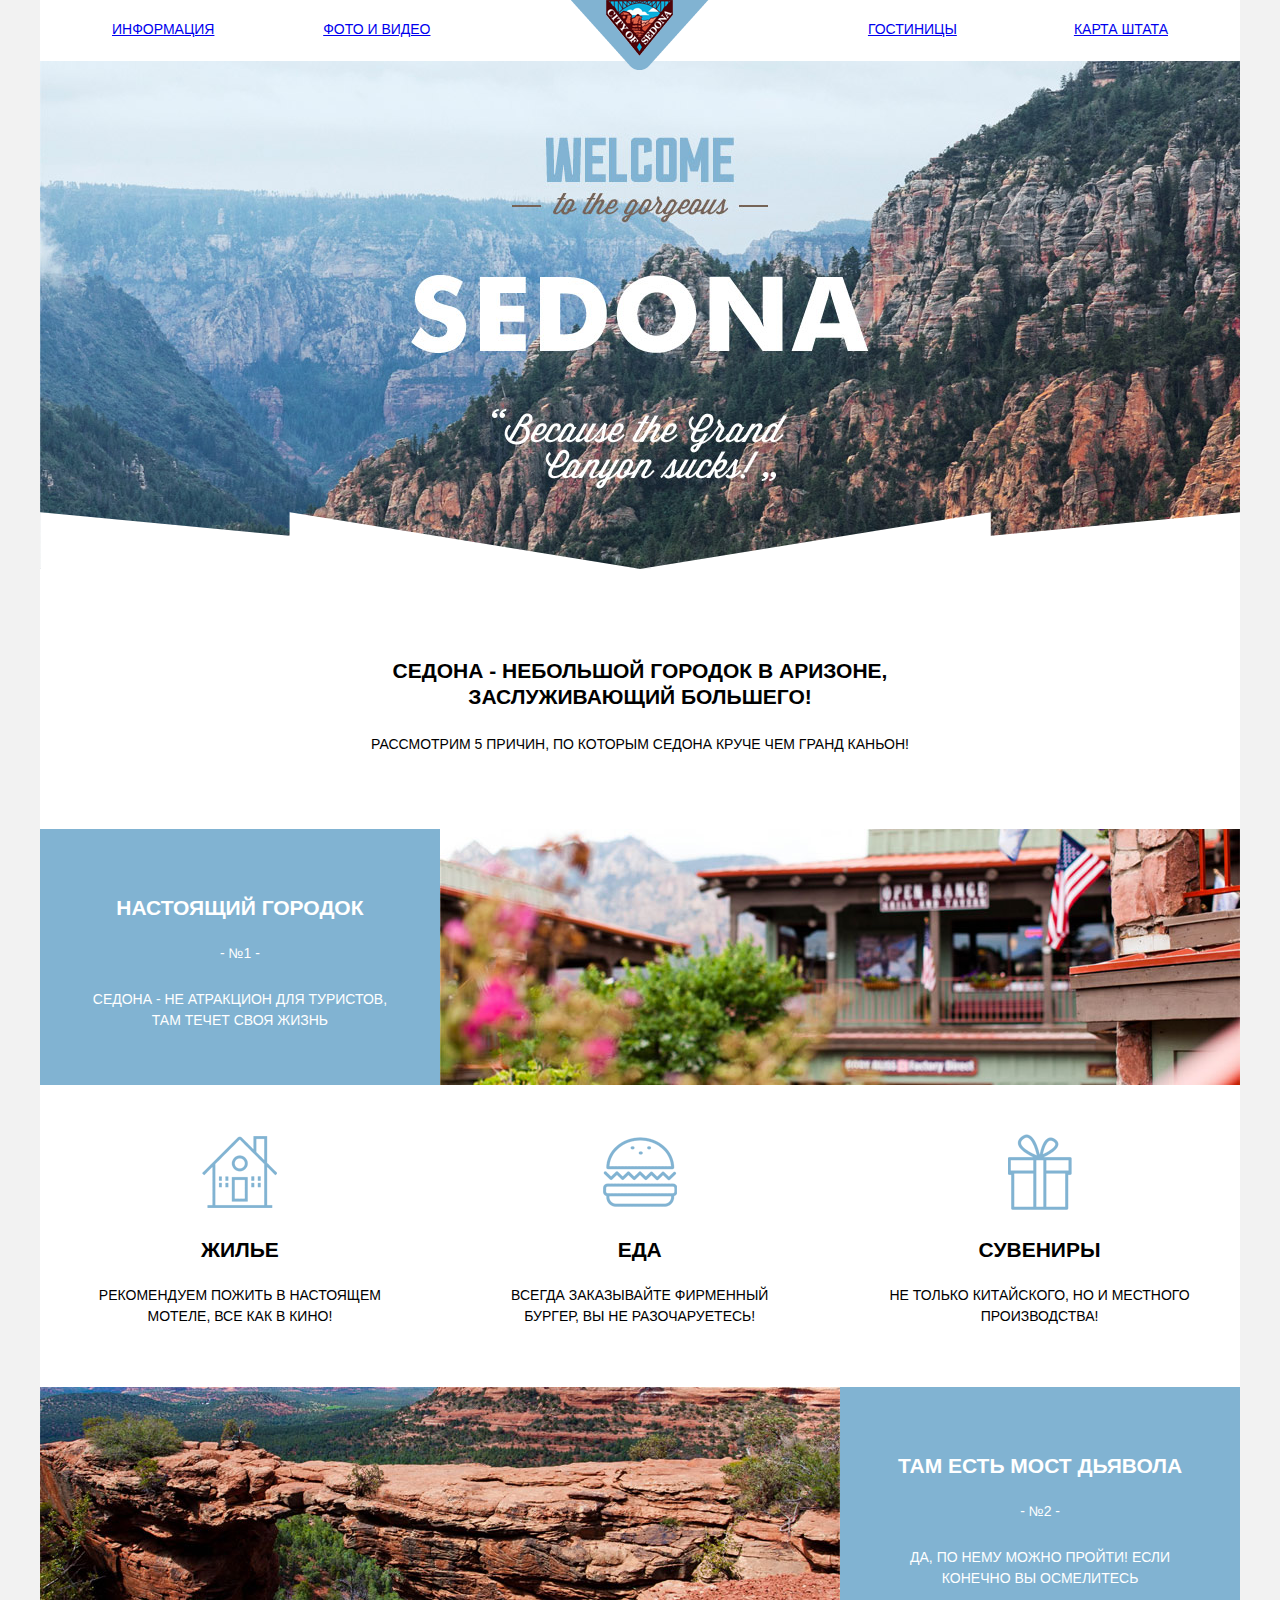
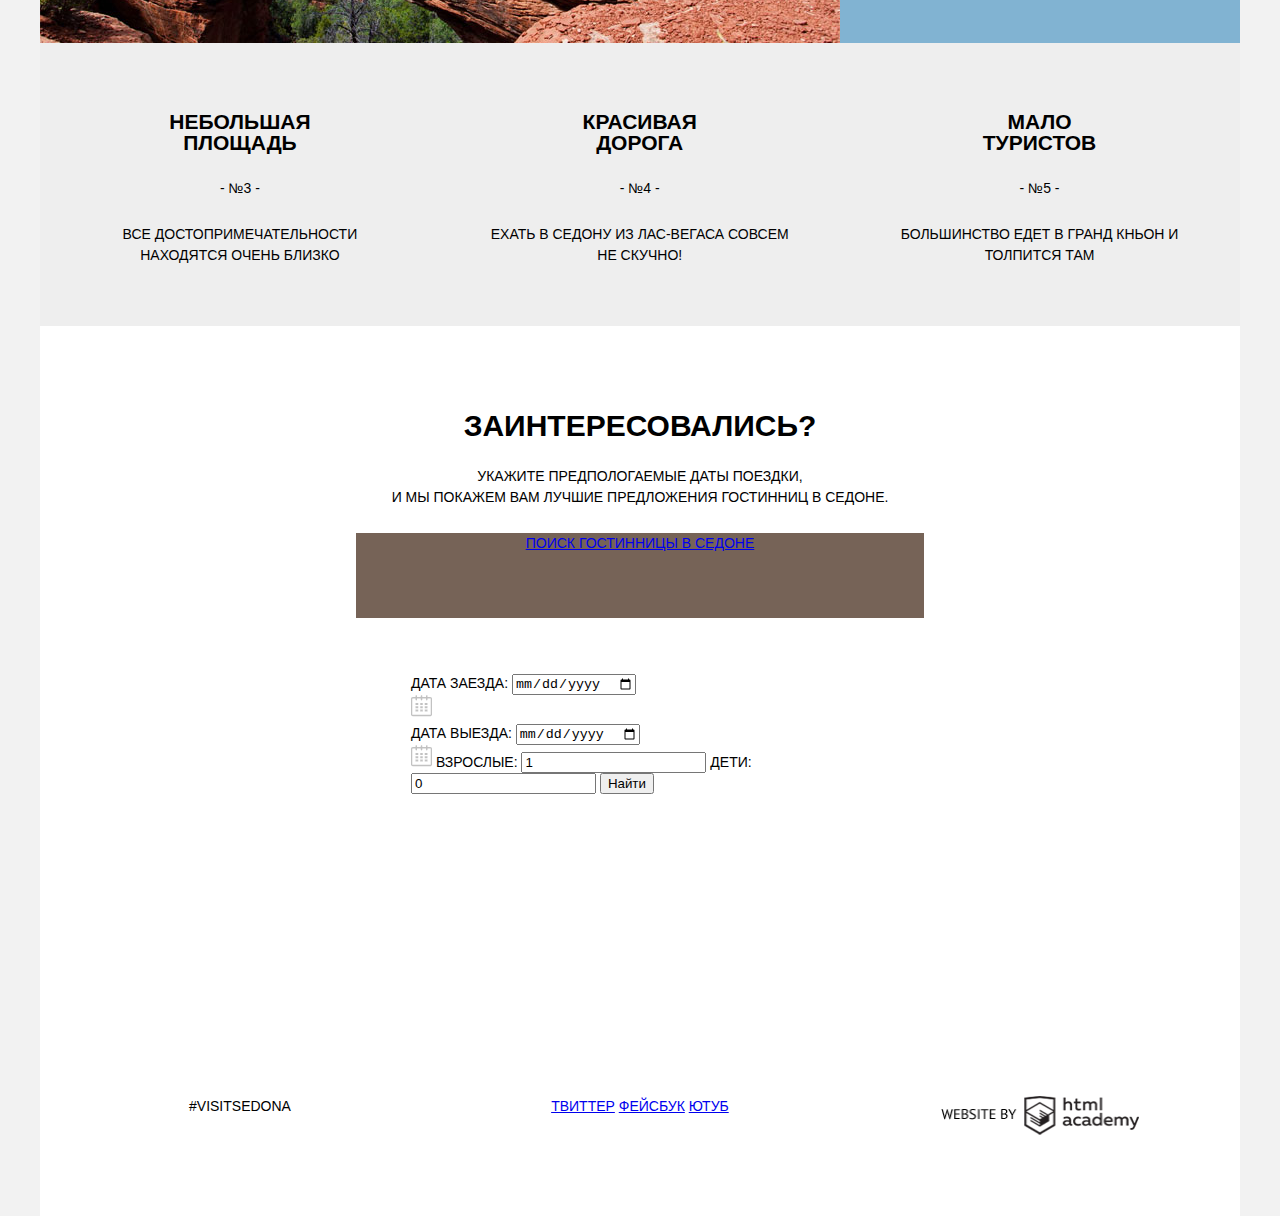
==== commit 38cf618c: "Правки по базовой сетке" ====
--- a/index.html
+++ b/index.html
@@ -7,28 +7,28 @@
     <script src="scripts.js"></script>
   </head>
   <body>
-    <header class="main-header">
-      <nav class="main-navigation clearfix">
-        <ul>
-          <li>
-            <a href="#">Информация</a>
-          </li>
-          <li>
-            <a href="#">Фото и видео</a>
-          </li>
-          <li>
-            <a href="#">Карта штата</a>
-          </li>
-          <li>
-            <a href="#">Гостиницы</a>
-          </li>
-        </ul>
-        <a class="logo" href="index.html">
-          <img src="img/main-logo.png" width="138" height="70" alt="Главная страница">
-        </a>
-      </nav>
-    </header>
     <main class="container">
+      <header class="main-header">
+        <nav class="main-navigation clearfix">
+          <ul>
+            <li>
+              <a href="#">Информация</a>
+            </li>
+            <li>
+              <a href="#">Фото и видео</a>
+            </li>
+            <li>
+              <a href="#">Карта штата</a>
+            </li>
+            <li>
+              <a href="#">Гостиницы</a>
+            </li>
+          </ul>
+          <a class="logo">
+            <img src="img/main-logo.png" width="138" height="70" alt="Главная страница">
+          </a>
+        </nav>
+      </header>
       <div class="main-banner">
       </div>
       <div class="feautures">
--- a/css/style.css
+++ b/css/style.css
@@ -1,5 +1,5 @@
 @font-face {
-    font-family: ptsans;
+    font-family: ptsans, sans-serif;
     src: url(https://fonts.googleapis.com/css?family=PT+Sans);
 }
 
@@ -9,7 +9,6 @@
   font-size: 14px;
   color: black;
   text-transform: uppercase;
-  min-height: 100vh;
   background: #f2f2f2;
   margin-top: 0px;
   margin-bottom: 0px;
@@ -60,35 +59,44 @@
   clear: both;
 }
 
+.container {
+  max-width: 1200px;
+  min-width: 768px;
+  margin: 0 auto;
+  background: #fff;
+}
+
 .main-header {
-    position: relative;
-    max-width: 1200px;
-    min-width: 768px;
-    height: 56px;
-    margin: 0 auto;
-    padding-top: 5px;
-    background: #fff;
+  min-height: 56px;
+  padding-top: 5px;
+  background: #fff;
+}
+
+.main-navigation ul {
+  display: block;
+  margin-bottom: 0px;
+  padding-left: 6%;
+  padding-right: 6%;
 }
 
 .main-navigation li {
-  display: inline;
+  display: inline-block;
+  float: left;
+  width: 20%;
+  text-align: left;
+}
+
+.main-navigation li:nth-child(n+3) {
+  float: right;
+  text-align: right;
 }
 
 .logo {
   position: absolute;
-  z-index: 1;
+  z-index: 2;
   margin-left: -69px;
   top: 0px;
   left: 50%;
-}
-
-.container {
-  position: relative;
-  max-width: 1200px;
-  min-width: 768px;
-  min-height: 100vh; /* костыль. Найти нормальное решение*/
-  margin: 0 auto;
-  background: #fff;
 }
 
 .main-banner {
@@ -113,7 +121,6 @@
   width: 100%;
   padding: 0px;
 }
-
 
 .feautures-item {
   text-align: center;
@@ -190,13 +197,11 @@
 }
 
 .main-footer {
-  position: absolute;
+  position: relative;;
   background-color: rgba(255, 255, 255, 0.8);
   height: 120px;
   width: 100%;
-  margin-left: -50%;
-  left: 50%;
-  bottom: 0px;
+  margin-top: -120px;
 }
 
 .main-footer div {
@@ -214,11 +219,14 @@
 
 .inner-page-footer {
   background-color: rgba(255, 255, 255, 1);
+  margin-top: 0px;
 }
 
 .filter {
-  width: 100%;
-  height: 217px;
+  box-sizing: border-box;
+  padding-top: 20px;
+  width: 100%;
+  min-height: 217px;
   background: url(../img/filter-background.jpg) no-repeat center center;
 }
 
@@ -227,8 +235,8 @@
 }
 
 .filter fieldset {
+  float: left;
   margin-left: 6%;
-  float: left;
   height: 100%;
   width: 15%;
 }
@@ -285,13 +293,41 @@
   margin-left: 30px;
 }
 
-.stars-1, .stars-2, .stars-3, .rate {
-  float: right;
+.rate-block {
+  float: right;
+  width: 112px;
   margin-right: 6%;
 }
 
-.stars-1, .stars-2, .stars-3 {  /*Тоже спросить про более удачное решение
-  это работает только для фиксированной ширины. Наверное нужно два
-  эл-та обьединять в див фиксированной ширины который тоже флоат райт*/
-  margin-left: 20%;
-}
+.stars, .rate {
+  float: right;
+  display: block;
+  margin-right: 0px;
+}
+
+.stars {
+  margin-bottom: 45px;
+}
+
+.sprite {
+  background-image: url(../img/icons.png);
+  background-repeat: no-repeat;
+}
+
+.stars-1 {
+  width: 88px;
+  height: 17px;
+  background-position: 0px -80px;
+}
+
+.stars-2 {
+  width: 41px;
+  height: 17px;
+  background-position: 0px -80px;
+}
+
+.stars-3 {
+  width: 64px;
+  height: 17px;
+  background-position: 0px -80px;
+}
